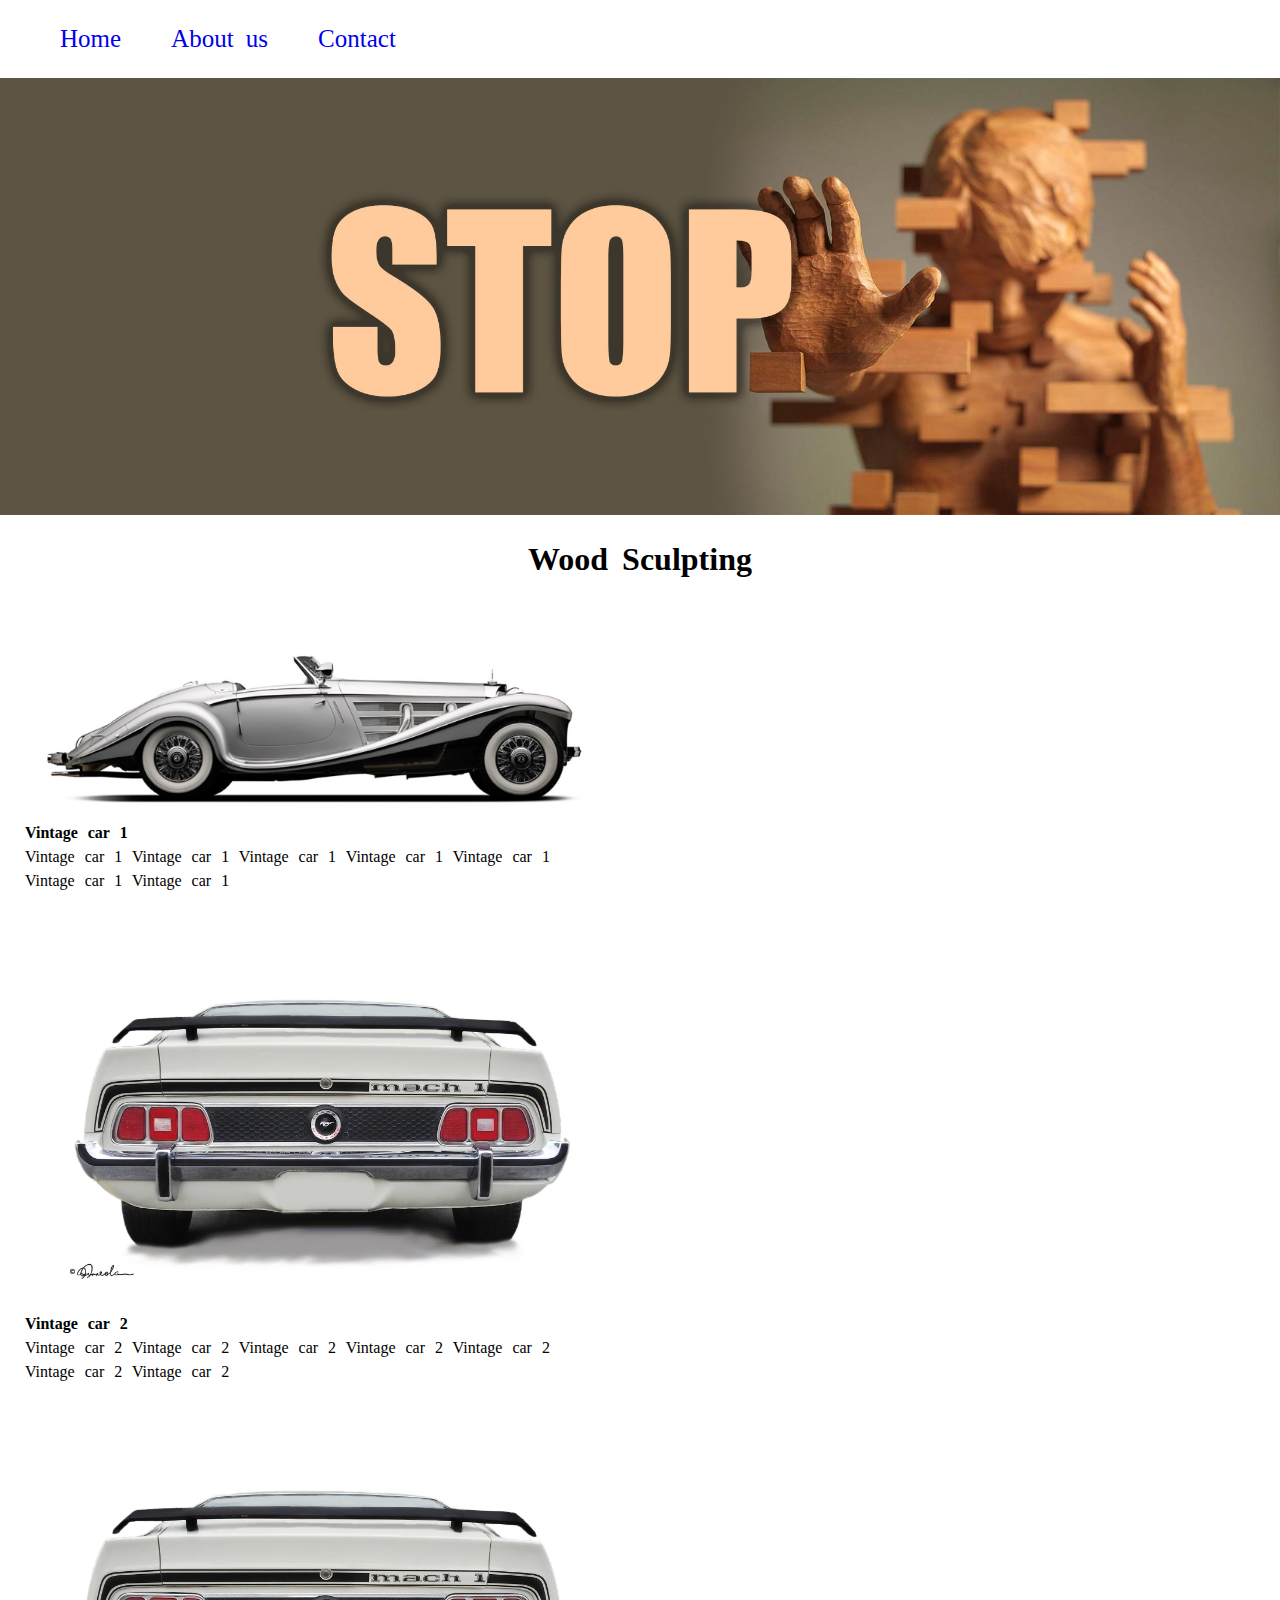
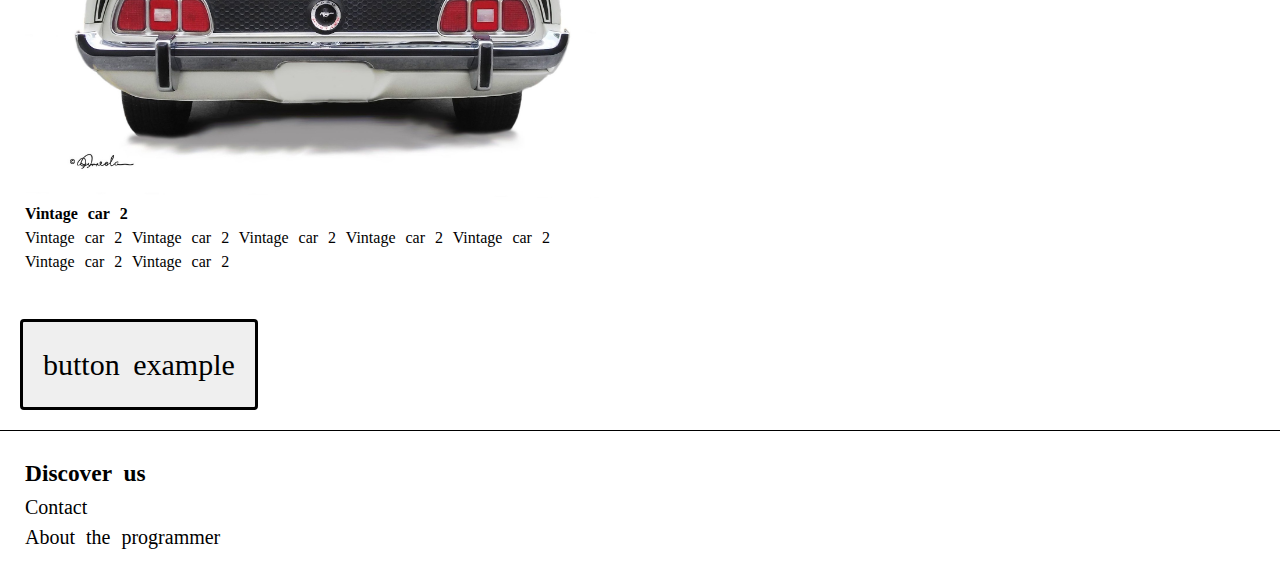
==== index.html @ 3a05e2a9 "FirstCommit" ====
<!-------------------------------------------------------->
<!--© 2022 Nitzan Dolinsky.  All rights reserved>-->

<head>
  <link rel="stylesheet" href="styles.css" />
</head>

<body>
  <!------------------------menu-------------------------------->
  <div class="menu">
    <!-- <div>
		<a href="index.html">logo place</a>
	</div> -->
    <ul>
      <li><a href="index.html">Home</a></li>
      <li><a href="about.html">About us</a></li>
      <li><a href="contact.html">Contact</a></li>
    </ul>
  </div>

  <!------------------------main image-------------------------------->
  <div class="home_img border_line">
    <img src="images/pic1.jpg" alt="Vitage Car picture one" />
  </div>

  <!------------------------header-------------------------------->
  <h1 class="header">Wood Sculpting</h1>

  <!-------------------------boxes----------------------------->
  <div class="box_left">
    <div class="content">
      <img src="images/pic2.jpg" alt="private" />
      <h4>Vintage car 1</h4>
      <p>
        Vintage car 1 Vintage car 1 Vintage car 1 Vintage car 1 Vintage car 1
        Vintage car 1 Vintage car 1
      </p>
    </div>
  </div>

  <div class="box_right">
    <div class="content">
      <img src="images/pic3.jpg" alt="private" />
      <h4>Vintage car 2</h4>
      <p>
        Vintage car 2 Vintage car 2 Vintage car 2 Vintage car 2 Vintage car 2
        Vintage car 2 Vintage car 2
      </p>
    </div>
  </div>

  <div class="box_right">
    <div class="content">
      <img src="images/pic3.jpg" alt="private" />
      <h4>Vintage car 2</h4>
      <p>
        Vintage car 2 Vintage car 2 Vintage car 2 Vintage car 2 Vintage car 2
        Vintage car 2 Vintage car 2
      </p>
    </div>
  </div>

  <form action="vintage car.html">
    <input class="button_submit" type="submit" value="button example" />
  </form>

  <!--------------footer div---------------------------->

  <div class="footer content">
    <h3>Discover us</h3>
    <p>Contact</p>
    <p>About the programmer</p>
  </div>
</body>
---- styles.css ----
/*------------------------------------------------------*/
/*© 2022 Nitzan Dolinsky.  All rights reserved*/
/*------------------------------------------------------*/

/*---------------------box----------------------------*/
img {
  max-width: 100%;
}

.content {
  padding: 25px;
}

.box_left {
  width: 48%;
}

.box_right {
  width: 49%;
}

/*-----------------navigation bar--------------------*/
.menu li {
  display: inline-block;
}

.menu a {
  /*
	To fix our overlapping issue for our navigation menu 
	bar, we can override the default to display:block
	*/
  display: inline-block;
  font-size: 25px;
  padding: 20px;
  text-decoration: none;
}

/*---------------------header----------------------------*/
.header {
  text-align: center;
  margin: 20px;
}

/*---------------------global----------------------------*/
* {
  /*Set the line height for the element*/
  line-height: 150%;
  /*The vertical-align property sets the 
	vertical alignment of an element.*/
  vertical-align: top;
  font-family: georgia;
  margin: 0;
  word-spacing: 6px;
}

/*---------------------image----------------------------*/
.home_img img {
  max-width: 100%;
}

/*---------------------button----------------------------*/
.button_submit {
  font-size: 30px;
  padding: 20px;
  border: 3px solid;
  border-radius: 4px; /*	Add rounded corners to the element	*/
  margin: 20px;
}

/*---------------------footer----------------------------*/
.footer {
  border-top: 1px solid;
  font-size: 20px;
}

/*---------------------border---------------------------*/
/* .border_line {
    border: 1px solid;
} */

/*---------------------media----------------------------*/
@media (max-width: 700px) /*At less of 700px width*/ {
  .box {
    width: 100%; /*u_1_2 width is 100% instead of 50% */
  }
}
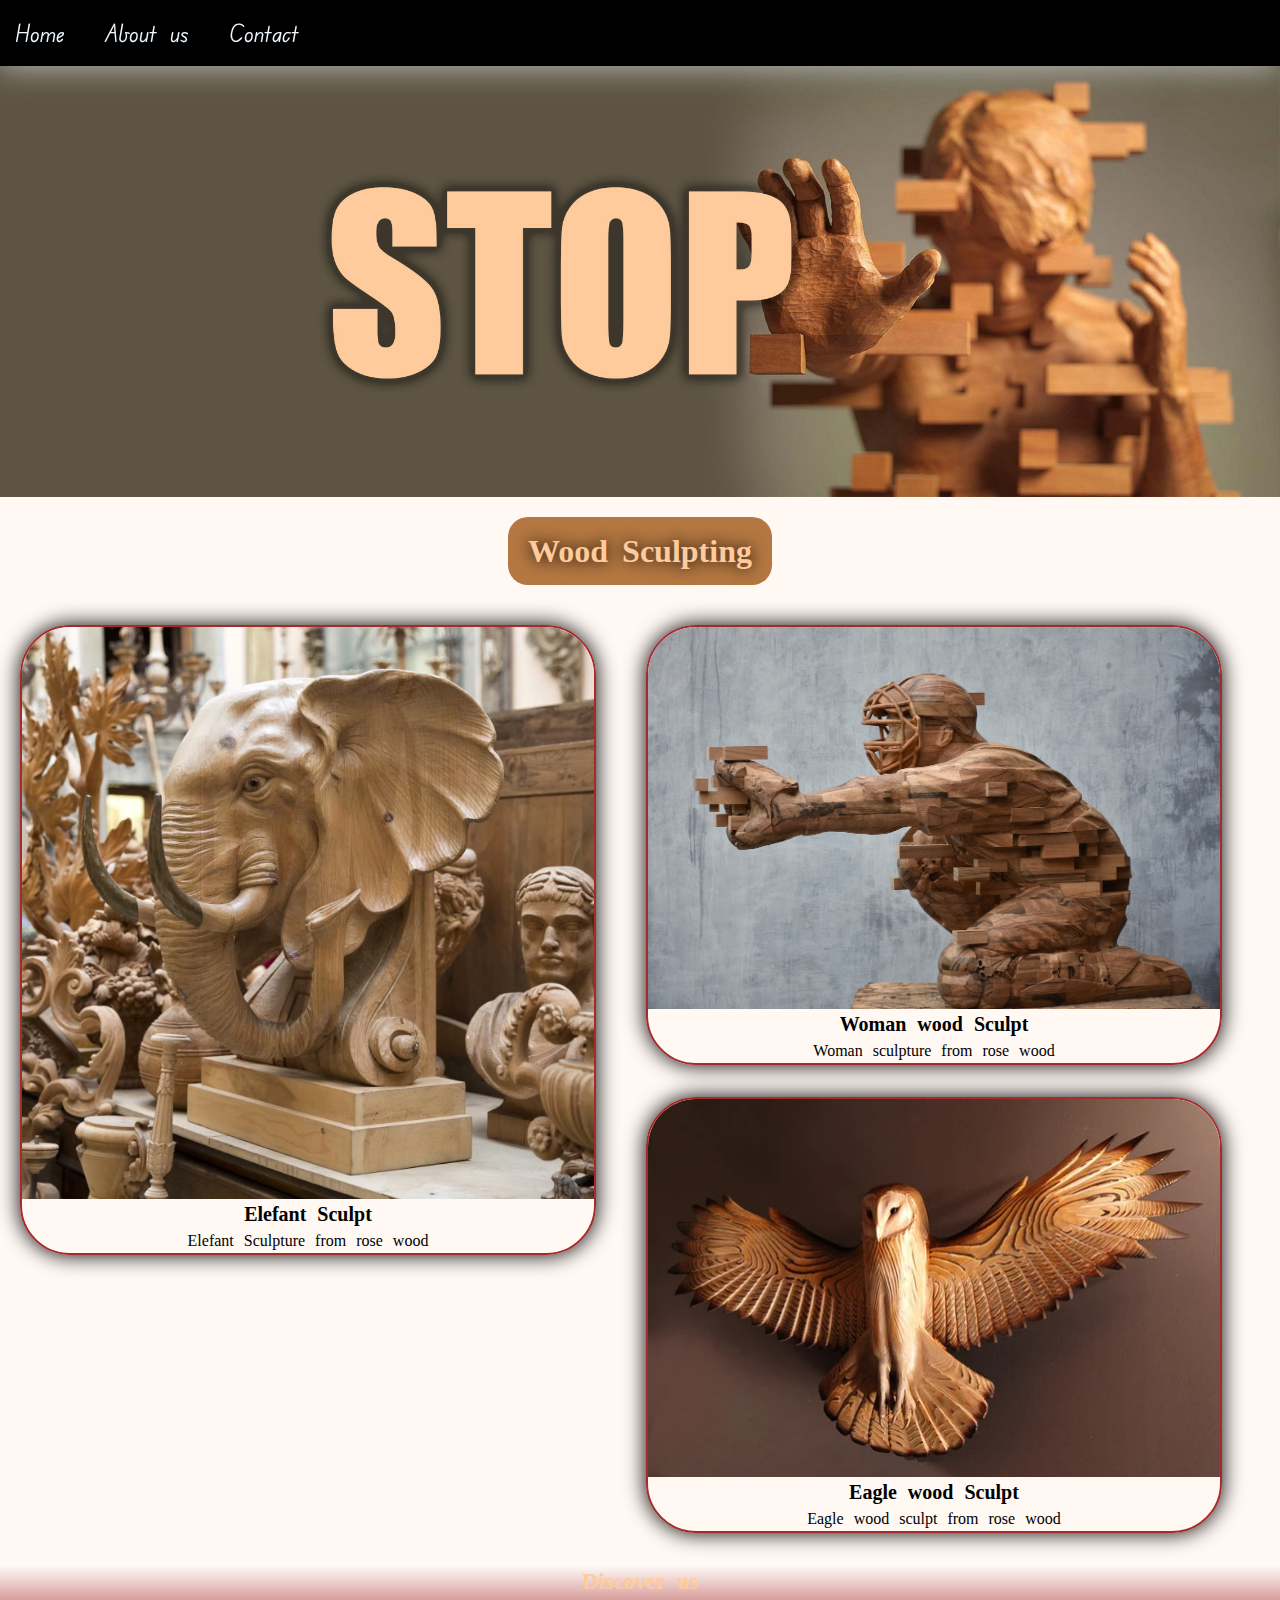
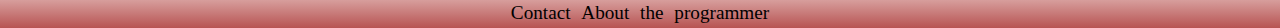
==== commit fa631b43: "HomePage" ====
--- a/index.html
+++ b/index.html
@@ -19,56 +19,50 @@
   </div>
 
   <!------------------------main image-------------------------------->
-  <div class="home_img border_line">
+  <div class="home_img">
     <img src="images/pic1.jpg" alt="Vitage Car picture one" />
   </div>
 
   <!------------------------header-------------------------------->
-  <h1 class="header">Wood Sculpting</h1>
+  <div class="header_container">
+    <h1 class="header_text">Wood Sculpting</h1>
+  </div>
 
   <!-------------------------boxes----------------------------->
-  <div class="box_left">
-    <div class="content">
-      <img src="images/pic2.jpg" alt="private" />
-      <h4>Vintage car 1</h4>
-      <p>
-        Vintage car 1 Vintage car 1 Vintage car 1 Vintage car 1 Vintage car 1
-        Vintage car 1 Vintage car 1
-      </p>
+  <div class="main">
+    <div class="box_left">
+      <div class="content">
+        <img src="images/pic2.jpg" alt="private" />
+        <h4>Elefant Sculpt</h4>
+        <p>Elefant Sculpture from rose wood</p>
+      </div>
+    </div>
+    <div class="box_right">
+      <div class="box">
+        <div class="content">
+          <img src="images/pic3.jpg" alt="private" />
+          <h4>Woman wood Sculpt</h4>
+          <p>Woman sculpture from rose wood</p>
+        </div>
+      </div>
+
+      <div class="box_right_bottom">
+        <div class="content">
+          <img src="images/pic4.jpg" alt="private" />
+          <h4>Eagle wood Sculpt</h4>
+          <p>Eagle wood sculpt from rose wood</p>
+        </div>
+      </div>
     </div>
   </div>
 
-  <div class="box_right">
-    <div class="content">
-      <img src="images/pic3.jpg" alt="private" />
-      <h4>Vintage car 2</h4>
-      <p>
-        Vintage car 2 Vintage car 2 Vintage car 2 Vintage car 2 Vintage car 2
-        Vintage car 2 Vintage car 2
-      </p>
+  <!--------------footer div---------------------------->
+
+  <div class="footer">
+    <h3>Discover us</h3>
+    <div class="footer_content">
+      <p>Contact</p>
+      <p>About the programmer</p>
     </div>
   </div>
-
-  <div class="box_right">
-    <div class="content">
-      <img src="images/pic3.jpg" alt="private" />
-      <h4>Vintage car 2</h4>
-      <p>
-        Vintage car 2 Vintage car 2 Vintage car 2 Vintage car 2 Vintage car 2
-        Vintage car 2 Vintage car 2
-      </p>
-    </div>
-  </div>
-
-  <form action="vintage car.html">
-    <input class="button_submit" type="submit" value="button example" />
-  </form>
-
-  <!--------------footer div---------------------------->
-
-  <div class="footer content">
-    <h3>Discover us</h3>
-    <p>Contact</p>
-    <p>About the programmer</p>
-  </div>
 </body>
--- a/styles.css
+++ b/styles.css
@@ -1,25 +1,28 @@
-/*------------------------------------------------------*/
-/*© 2022 Nitzan Dolinsky.  All rights reserved*/
-/*------------------------------------------------------*/
-
-/*---------------------box----------------------------*/
+@import url("https://fonts.googleapis.com/css2?family=Edu+VIC+WA+NT+Beginner:wght@400;500;600;700&display=swap");
+/*---------------------global----------------------------*/
+* {
+  /*Set the line height for the element*/
+  line-height: 150%;
+  /*The vertical-align property sets the 
+	vertical alignment of an element.*/
+  vertical-align: top;
+  margin: 0;
+  padding: 0;
+  word-spacing: 6px;
+}
+body {
+  background-color: #fff8f3;
+}
 img {
   max-width: 100%;
 }
-
-.content {
-  padding: 25px;
+/*-----------------navigation bar--------------------*/
+.menu {
+  background: black;
+  position: fixed;
+  width: 100%;
+  box-shadow: 0 0 2rem silver;
 }
-
-.box_left {
-  width: 48%;
-}
-
-.box_right {
-  width: 49%;
-}
-
-/*-----------------navigation bar--------------------*/
 .menu li {
   display: inline-block;
 }
@@ -29,28 +32,80 @@
 	To fix our overlapping issue for our navigation menu 
 	bar, we can override the default to display:block
 	*/
+  font-family: "Edu VIC WA NT Beginner", cursive;
   display: inline-block;
-  font-size: 25px;
-  padding: 20px;
+  font-size: 1.5rem;
+  padding: 15px;
   text-decoration: none;
+  color: aliceblue;
+}
+/*---------------------box----------------------------*/
+
+.main {
+  width: 100%;
+  /* background: purple; */
+  /* padding: 10px; */
+}
+
+.box_left {
+  display: inline-block;
+  width: 45%;
+  margin: 20px 20px 0 20px;
+  /* background: black; */
+}
+
+.box_right {
+  display: inline-block;
+  width: 45%;
+  margin: 20px 20px 0 20px;
+  /* background: blue; */
+}
+
+.box_right_bottom {
+  margin-bottom: 2rem;
+}
+
+.content {
+  border: 2px solid brown;
+  border-radius: 50px;
+  overflow: hidden;
+  text-align: center;
+  color: #000000;
+  box-shadow: 0 0 1.3rem black;
+}
+
+.content h4 {
+  font-size: 1.25rem;
+}
+
+.content img {
+  width: 100%;
+}
+
+.box {
+  margin-bottom: 2rem;
 }
 
 /*---------------------header----------------------------*/
-.header {
+.header_container {
+  display: flex;
+  justify-content: center;
+  align-items: center;
+}
+.header_text {
   text-align: center;
   margin: 20px;
+  padding: 10px 20px;
+  color: #ffcb9c;
+  display: inline-block;
+  background-color: #b47741;
+  border-radius: 20px;
+  text-shadow: 0 0 1rem black;
 }
 
-/*---------------------global----------------------------*/
-* {
-  /*Set the line height for the element*/
-  line-height: 150%;
-  /*The vertical-align property sets the 
-	vertical alignment of an element.*/
-  vertical-align: top;
-  font-family: georgia;
-  margin: 0;
-  word-spacing: 6px;
+.home_img {
+  width: 100%;
+  padding-top: 60px;
 }
 
 /*---------------------image----------------------------*/
@@ -69,8 +124,21 @@
 
 /*---------------------footer----------------------------*/
 .footer {
-  border-top: 1px solid;
-  font-size: 20px;
+  font-size: 1.2rem;
+  background: linear-gradient(
+    180deg,
+    rgba(255, 255, 255, 0.5),
+    rgba(165, 42, 42, 0.8)
+  );
+  text-align: center;
+}
+
+.footer h3 {
+  color: #ffcb9c;
+}
+
+.footer_content p {
+  display: inline-block;
 }
 
 /*---------------------border---------------------------*/
@@ -80,7 +148,4 @@
 
 /*---------------------media----------------------------*/
 @media (max-width: 700px) /*At less of 700px width*/ {
-  .box {
-    width: 100%; /*u_1_2 width is 100% instead of 50% */
-  }
 }
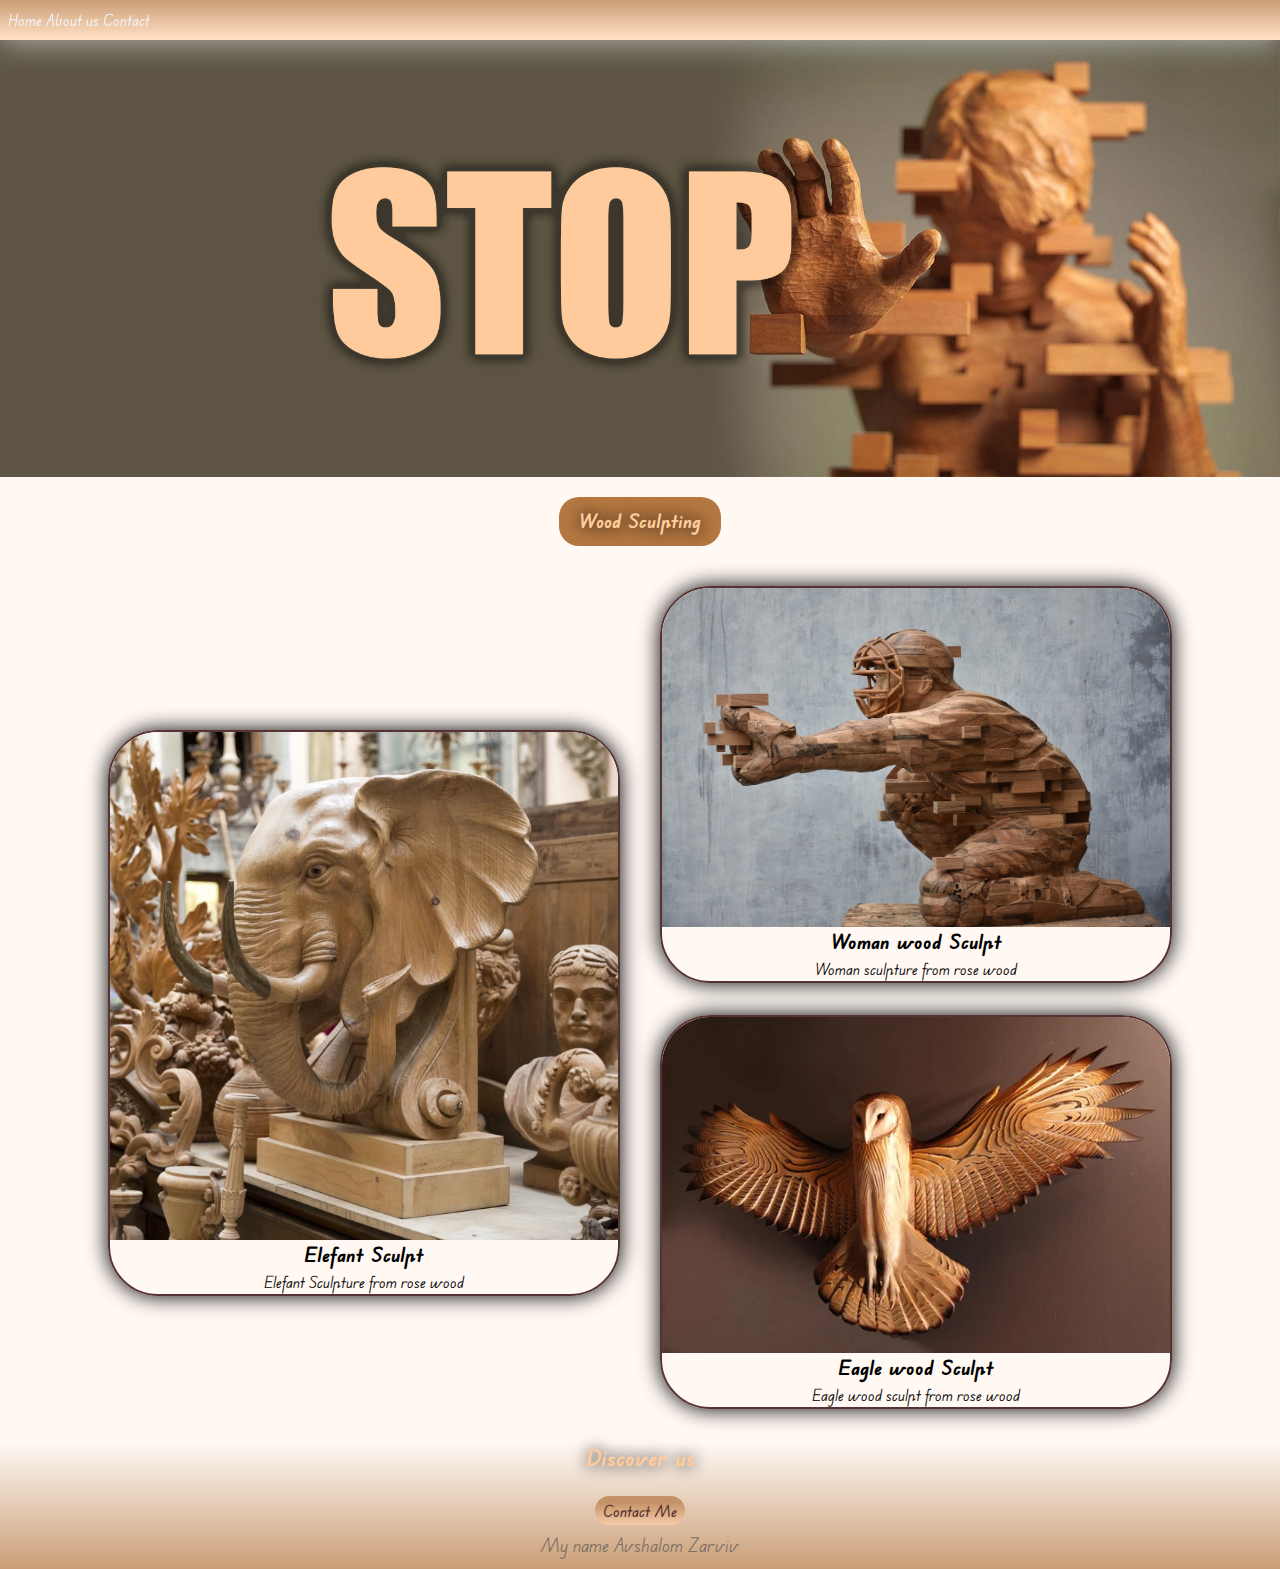
==== commit 70643747: "TopBarModofication" ====
--- a/index.html
+++ b/index.html
@@ -7,15 +7,23 @@
 
 <body>
   <!------------------------menu-------------------------------->
-  <div class="menu">
-    <!-- <div>
+  <div class="top_menu">
+    <div class="menu">
+      <!-- <div>
 		<a href="index.html">logo place</a>
 	</div> -->
-    <ul>
-      <li><a href="index.html">Home</a></li>
-      <li><a href="about.html">About us</a></li>
-      <li><a href="contact.html">Contact</a></li>
-    </ul>
+      <ul>
+        <li>
+          <a href="index.html"><span>H</span>ome</a>
+        </li>
+        <li>
+          <a href="about.html"><span>A</span>bout us</a>
+        </li>
+        <li>
+          <a href="contact.html"><span>C</span>ontact</a>
+        </li>
+      </ul>
+    </div>
   </div>
 
   <!------------------------main image-------------------------------->
@@ -61,8 +69,10 @@
   <div class="footer">
     <h3>Discover us</h3>
     <div class="footer_content">
-      <p>Contact</p>
-      <p>About the programmer</p>
+      <p>
+        <a href="#" class="contact">Contact <span>Me</span></a>
+      </p>
+      <p class="autor">My name Avshalom Zarviv</p>
     </div>
   </div>
 </body>
--- a/styles.css
+++ b/styles.css
@@ -1,14 +1,12 @@
 @import url("https://fonts.googleapis.com/css2?family=Edu+VIC+WA+NT+Beginner:wght@400;500;600;700&display=swap");
 /*---------------------global----------------------------*/
 * {
-  /*Set the line height for the element*/
+  font-family: "Edu VIC WA NT Beginner", cursive;
   line-height: 150%;
-  /*The vertical-align property sets the 
-	vertical alignment of an element.*/
   vertical-align: top;
   margin: 0;
   padding: 0;
-  word-spacing: 6px;
+  text-decoration: none;
 }
 body {
   background-color: #fff8f3;
@@ -17,10 +15,19 @@
   max-width: 100%;
 }
 /*-----------------navigation bar--------------------*/
-.menu {
-  background: black;
+.top_menu {
   position: fixed;
   width: 100%;
+}
+
+.menu {
+  background: linear-gradient(
+    180deg,
+    rgba(180, 119, 65, 0.7) 0%,
+    rgba(255, 211, 172, 0.7) 95%
+  );
+
+  padding: 0.5rem;
   box-shadow: 0 0 2rem silver;
 }
 .menu li {
@@ -28,35 +35,70 @@
 }
 
 .menu a {
-  /*
-	To fix our overlapping issue for our navigation menu 
-	bar, we can override the default to display:block
-	*/
-  font-family: "Edu VIC WA NT Beginner", cursive;
   display: inline-block;
-  font-size: 1.5rem;
-  padding: 15px;
+  font-size: 1rem;
   text-decoration: none;
   color: aliceblue;
+  transition: 0.3s;
 }
+.menu a:hover {
+  font-size: 1.2rem;
+  color: #000000;
+}
+
+.menu a:hover span {
+  color: #b47741;
+  font-weight: 500;
+}
+
+/*---------------------image----------------------------*/
+.home_img {
+  width: 100%;
+  padding-top: 2.5rem;
+}
+.home_img img {
+  max-width: 100%;
+}
+
+/*---------------------header----------------------------*/
+.header_container {
+  display: flex;
+  justify-content: center;
+  align-items: center;
+}
+.header_text {
+  font-size: 1.2rem;
+  text-align: center;
+  margin: 20px auto;
+  padding: 10px 20px;
+  color: #ffcb9c;
+  display: inline-block;
+  background-color: #b47741;
+  border-radius: 20px;
+  text-shadow: 0 0 1rem black;
+}
+
 /*---------------------box----------------------------*/
 
 .main {
   width: 100%;
+  display: flex;
+  align-items: center;
+  justify-content: center;
   /* background: purple; */
   /* padding: 10px; */
 }
 
 .box_left {
   display: inline-block;
-  width: 45%;
+  width: 40%;
   margin: 20px 20px 0 20px;
   /* background: black; */
 }
 
 .box_right {
   display: inline-block;
-  width: 45%;
+  width: 40%;
   margin: 20px 20px 0 20px;
   /* background: blue; */
 }
@@ -66,7 +108,7 @@
 }
 
 .content {
-  border: 2px solid brown;
+  border: 2px solid rgb(87, 50, 50);
   border-radius: 50px;
   overflow: hidden;
   text-align: center;
@@ -86,65 +128,41 @@
   margin-bottom: 2rem;
 }
 
-/*---------------------header----------------------------*/
-.header_container {
-  display: flex;
-  justify-content: center;
-  align-items: center;
-}
-.header_text {
-  text-align: center;
-  margin: 20px;
-  padding: 10px 20px;
-  color: #ffcb9c;
-  display: inline-block;
-  background-color: #b47741;
-  border-radius: 20px;
-  text-shadow: 0 0 1rem black;
-}
-
-.home_img {
-  width: 100%;
-  padding-top: 60px;
-}
-
-/*---------------------image----------------------------*/
-.home_img img {
-  max-width: 100%;
-}
-
-/*---------------------button----------------------------*/
-.button_submit {
-  font-size: 30px;
-  padding: 20px;
-  border: 3px solid;
-  border-radius: 4px; /*	Add rounded corners to the element	*/
-  margin: 20px;
-}
-
 /*---------------------footer----------------------------*/
 .footer {
+  min-height: 8rem;
   font-size: 1.2rem;
   background: linear-gradient(
     180deg,
-    rgba(255, 255, 255, 0.5),
-    rgba(165, 42, 42, 0.8)
+    rgba(255, 255, 255, 0.2),
+    rgba(180, 119, 65, 0.7)
   );
   text-align: center;
 }
 
 .footer h3 {
   color: #ffcb9c;
+  text-shadow: 0 0 1rem #000000;
+  margin-bottom: 1.5rem;
 }
 
-.footer_content p {
-  display: inline-block;
+.footer .contact {
+  font-size: 1rem;
+  align-self: center;
+  font-weight: 500;
+  color: rgb(87, 50, 50);
+  background: linear-gradient(
+    rgba(180, 119, 65, 0.7) 20%,
+    rgba(255, 211, 172, 0.7) 100%
+  );
+  padding: 0.3rem 0.5rem;
+  border-radius: 1rem;
 }
 
-/*---------------------border---------------------------*/
-/* .border_line {
-    border: 1px solid;
-} */
+.footer .autor {
+  margin-top: 0.5rem;
+  color: rgba(85, 85, 85, 0.7);
+}
 
 /*---------------------media----------------------------*/
 @media (max-width: 700px) /*At less of 700px width*/ {
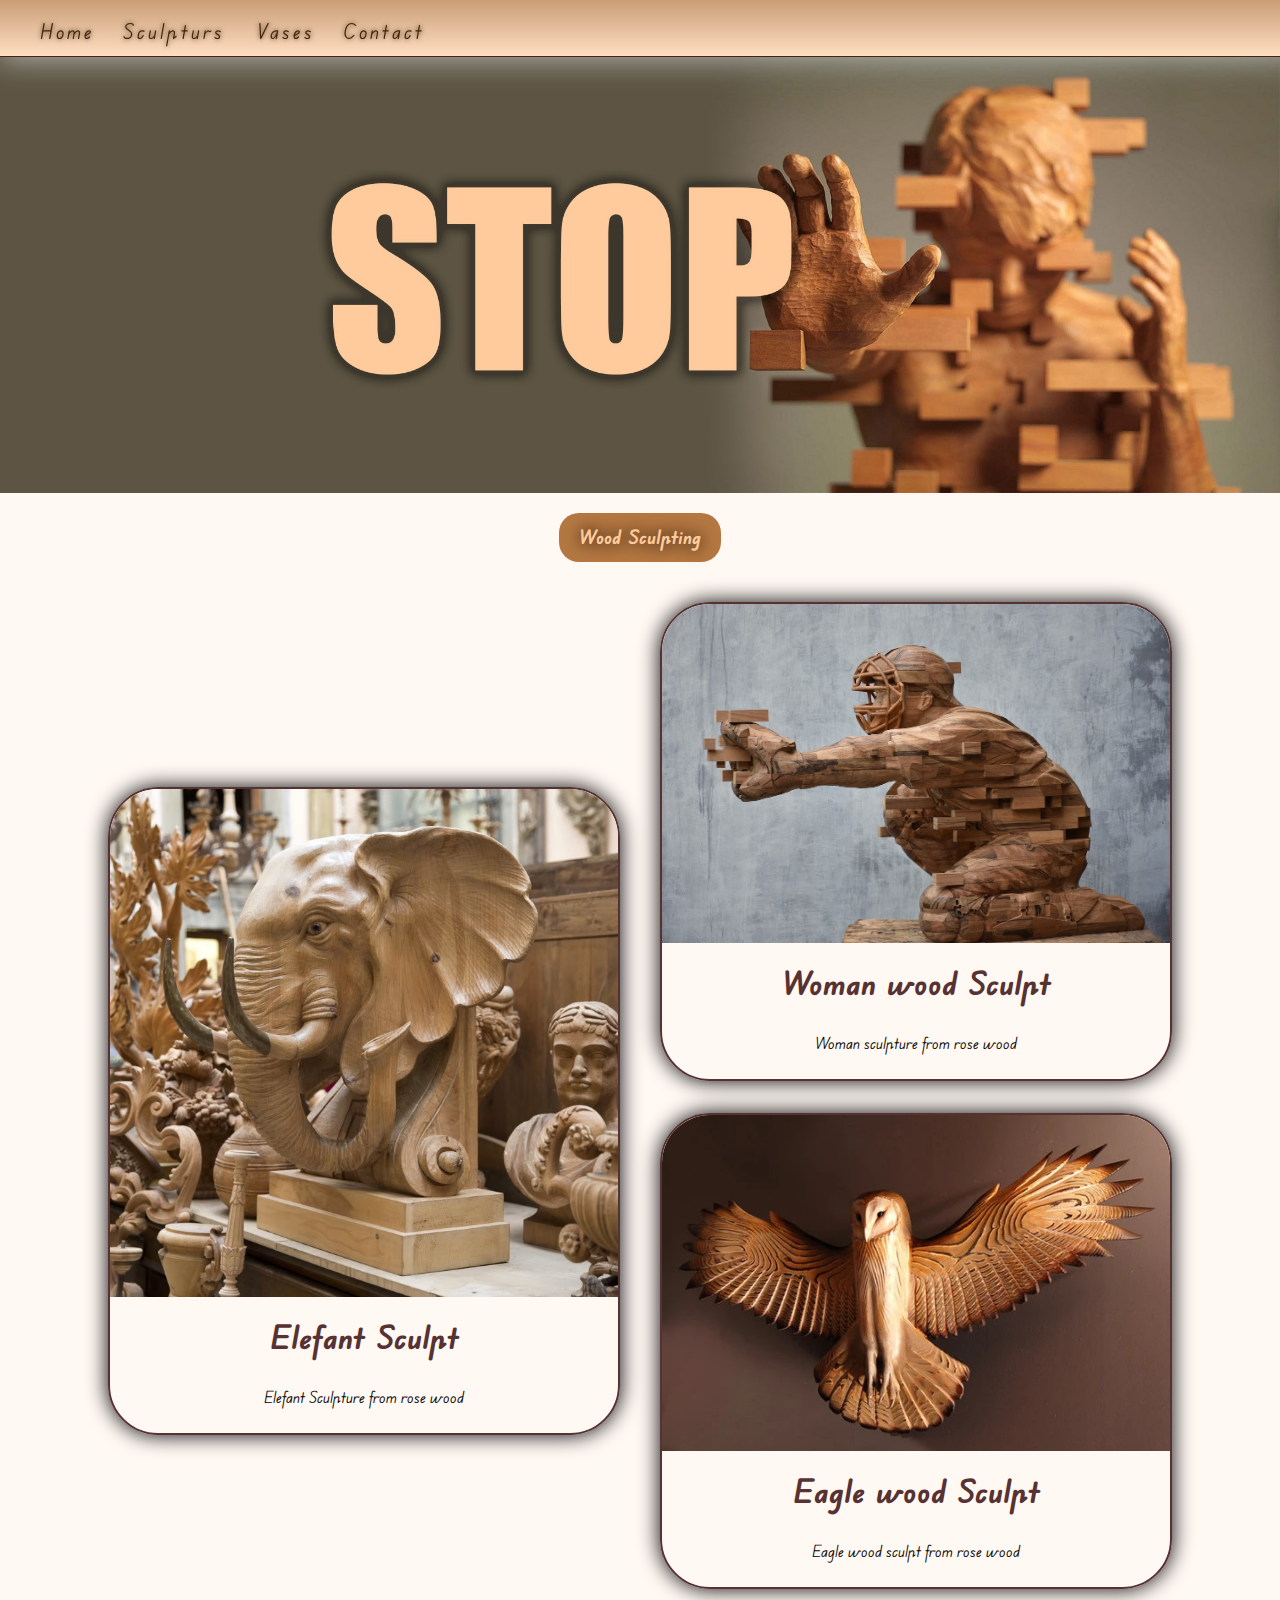
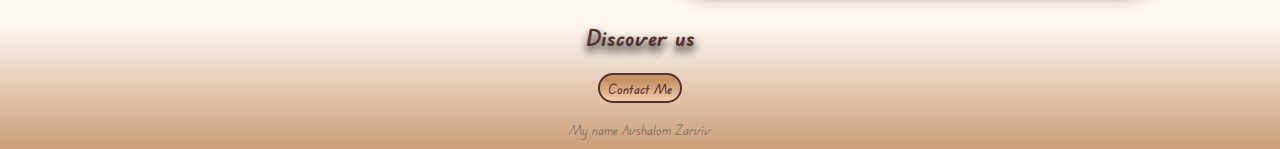
==== commit 053a08d0: "StartedSculptPage" ====
--- a/index.html
+++ b/index.html
@@ -1,78 +1,87 @@
-<!-------------------------------------------------------->
-<!--© 2022 Nitzan Dolinsky.  All rights reserved>-->
+<!DOCTYPE html>
+<html lang="en">
+  <head>
+    <meta charset="UTF-8" />
+    <meta name="viewport" content="width=device-width, initial-scale=1.0" />
+    <meta http-equiv="X-UA-Compatible" content="ie=edge" />
+    <link rel="stylesheet" href="style.css" />
+    <title>Home Page</title>
+  </head>
 
-<head>
-  <link rel="stylesheet" href="styles.css" />
-</head>
-
-<body>
-  <!------------------------menu-------------------------------->
-  <div class="top_menu">
-    <div class="menu">
-      <!-- <div>
+  <body>
+    <!------------------------menu-------------------------------->
+    <div class="top_menu">
+      <div class="menu">
+        <!-- <div>
 		<a href="index.html">logo place</a>
 	</div> -->
-      <ul>
-        <li>
-          <a href="index.html"><span>H</span>ome</a>
-        </li>
-        <li>
-          <a href="about.html"><span>A</span>bout us</a>
-        </li>
-        <li>
-          <a href="contact.html"><span>C</span>ontact</a>
-        </li>
-      </ul>
-    </div>
-  </div>
-
-  <!------------------------main image-------------------------------->
-  <div class="home_img">
-    <img src="images/pic1.jpg" alt="Vitage Car picture one" />
-  </div>
-
-  <!------------------------header-------------------------------->
-  <div class="header_container">
-    <h1 class="header_text">Wood Sculpting</h1>
-  </div>
-
-  <!-------------------------boxes----------------------------->
-  <div class="main">
-    <div class="box_left">
-      <div class="content">
-        <img src="images/pic2.jpg" alt="private" />
-        <h4>Elefant Sculpt</h4>
-        <p>Elefant Sculpture from rose wood</p>
+        <ul>
+          <li>
+            <a href="index.html"><span>H</span>ome</a>
+          </li>
+          <li>
+            <a href="sculpturs.html"><span>S</span>culpturs</a>
+          </li>
+          <li></li>
+          <li>
+            <a href="vases.html"><span>V</span>ases</a>
+          </li>
+          <li>
+            <a href="contact.html"><span>C</span>ontact</a>
+          </li>
+        </ul>
       </div>
     </div>
-    <div class="box_right">
-      <div class="box">
+
+    <!------------------------main image-------------------------------->
+    <div class="home_img">
+      <img src="images/pic1.jpg" alt="Vitage Car picture one" />
+    </div>
+
+    <!------------------------header-------------------------------->
+    <div class="header_container">
+      <h1 class="header_text">Wood Sculpting</h1>
+    </div>
+
+    <!-------------------------boxes----------------------------->
+    <div class="main">
+      <div class="box_left">
         <div class="content">
-          <img src="images/pic3.jpg" alt="private" />
-          <h4>Woman wood Sculpt</h4>
-          <p>Woman sculpture from rose wood</p>
+          <img src="images/pic2.jpg" alt="private" />
+          <h4>Elefant Sculpt</h4>
+          <p>Elefant Sculpture from rose wood</p>
         </div>
       </div>
+      <div class="box_right">
+        <div class="box">
+          <div class="content">
+            <img src="images/pic3.jpg" alt="private" />
+            <h4>Woman wood Sculpt</h4>
 
-      <div class="box_right_bottom">
-        <div class="content">
-          <img src="images/pic4.jpg" alt="private" />
-          <h4>Eagle wood Sculpt</h4>
-          <p>Eagle wood sculpt from rose wood</p>
+            <p>Woman sculpture from rose wood</p>
+          </div>
+        </div>
+
+        <div class="box_right_bottom">
+          <div class="content">
+            <img src="images/pic4.jpg" alt="private" />
+            <h4>Eagle wood Sculpt</h4>
+            <p>Eagle wood sculpt from rose wood</p>
+          </div>
         </div>
       </div>
     </div>
-  </div>
 
-  <!--------------footer div---------------------------->
+    <!--------------footer div---------------------------->
 
-  <div class="footer">
-    <h3>Discover us</h3>
-    <div class="footer_content">
-      <p>
-        <a href="#" class="contact">Contact <span>Me</span></a>
-      </p>
-      <p class="autor">My name Avshalom Zarviv</p>
+    <div class="footer">
+      <h3>Discover us</h3>
+      <div class="footer_content">
+        <p>
+          <a href="#" class="contact">Contact <span>Me</span></a>
+        </p>
+        <p class="autor">My name Avshalom Zarviv</p>
+      </div>
     </div>
-  </div>
-</body>
+  </body>
+</html>
--- a/style.css
+++ b/style.css
@@ -0,0 +1,199 @@
+@import url("https://fonts.googleapis.com/css2?family=Edu+VIC+WA+NT+Beginner:wght@400;500;600;700&display=swap");
+/*---------------------global----------------------------*/
+* {
+  font-family: "Edu VIC WA NT Beginner", cursive;
+  line-height: 150%;
+  vertical-align: top;
+  margin: 0;
+  padding: 0;
+  text-decoration: none;
+}
+body {
+  background-color: #fff8f3;
+}
+img {
+  max-width: 100%;
+}
+/*-----------------navigation bar--------------------*/
+.top_menu {
+  width: 100%;
+  position: fixed;
+}
+
+.menu {
+  position: absolute;
+  width: 100%;
+  height: 1.5rem;
+  background: linear-gradient(
+    180deg,
+    rgba(180, 119, 65, 0.7) 0%,
+    rgba(255, 211, 172, 0.7) 100%
+  );
+  padding: 1rem;
+  box-shadow: 0 0 2rem silver;
+  border-bottom: 1px solid rgb(66, 38, 14);
+}
+.menu li {
+  display: inline-block;
+}
+
+.menu a {
+  display: inline-block;
+  font-size: 1.3rem;
+  text-decoration: none;
+  color: rgb(66, 38, 14);
+  transition: 0.3s;
+  padding-left: 1.5rem;
+  text-shadow: 0 0 0.3rem rgb(66, 38, 14);
+  letter-spacing: 3px;
+}
+.menu a:hover {
+  font-size: 1.5rem;
+  color: #3a3a3a;
+  text-shadow: 0 0 0.5rem #3a3a3a;
+}
+
+.menu a:hover span {
+  color: rgb(94, 58, 27);
+  font-weight: 500;
+}
+
+/*---------------------image----------------------------*/
+.home_img {
+  width: 100%;
+  padding-top: 3.5rem;
+}
+.home_img img {
+  max-width: 100%;
+}
+
+/*---------------------header----------------------------*/
+.header_container {
+  display: flex;
+  justify-content: center;
+  align-items: center;
+}
+.header_text {
+  font-size: 1.2rem;
+  text-align: center;
+  margin: 20px auto;
+  padding: 10px 20px;
+  color: #ffcb9c;
+  display: inline-block;
+  background-color: #b47741;
+  border-radius: 20px;
+  text-shadow: 0 0 1rem black;
+}
+
+/*---------------------box----------------------------*/
+
+.main {
+  width: 100%;
+  display: flex;
+  align-items: center;
+  justify-content: center;
+  /* background: purple; */
+  /* padding: 10px; */
+}
+
+.box_left {
+  display: inline-block;
+  width: 40%;
+  margin: 20px 20px 0 20px;
+  /* background: black; */
+}
+
+.box_right {
+  display: inline-block;
+  width: 40%;
+  margin: 20px 20px 0 20px;
+  /* background: blue; */
+}
+
+.box_right_bottom {
+  margin-bottom: 2rem;
+}
+
+.box {
+  margin-bottom: 2rem;
+}
+
+.content {
+  border: 2px solid rgb(87, 50, 50);
+  border-radius: 50px;
+  overflow: hidden;
+  text-align: center;
+  color: #000000;
+  box-shadow: 0 0 1.3rem black;
+}
+
+.content img {
+  width: 100%;
+}
+
+.content h4 {
+  font-size: 2rem;
+  padding-top: 1rem;
+  color: rgb(87, 50, 50);
+}
+
+.content p {
+  padding: 1.5rem 0;
+}
+
+/*---------------------footer----------------------------*/
+.footer {
+  min-height: 8rem;
+  font-size: 1.2rem;
+  background: linear-gradient(
+    180deg,
+    rgba(255, 255, 255, 0.2),
+    rgba(180, 119, 65, 0.7)
+  );
+  text-align: center;
+}
+
+.footer h3 {
+  color: rgb(87, 50, 50);
+  text-shadow: 0 0.3rem 0.5rem #000000;
+  margin-bottom: 1.5rem;
+}
+
+.footer .contact {
+  font-size: 0.85rem;
+  align-self: center;
+  font-weight: 500;
+  color: rgb(87, 50, 50);
+  background: linear-gradient(
+    rgba(180, 119, 65, 0.7) 20%,
+    rgba(255, 211, 172, 0.7) 100%
+  );
+  padding: 0.3rem 0.5rem;
+  border-radius: 1rem;
+  transition: 0.3s;
+  border: 2px solid rgb(87, 50, 50);
+}
+
+.footer .contact:hover {
+  font-size: 1rem;
+}
+
+.footer .autor {
+  font-size: 0.85rem;
+  margin-top: 0.8rem;
+  color: rgba(85, 85, 85, 0.7);
+}
+/* ========= Scupturs Pagec ======== */
+.main_sculp_page {
+  width: 100%;
+  display: flex;
+  justify-content: center;
+  padding-top: 3.5rem;
+}
+.container_sculpturs {
+  background-color: #3a3a3a;
+  width: 90vw;
+}
+/*---------------------media----------------------------*/
+@media (max-width: 700px) /*At less of 700px width*/ {
+}
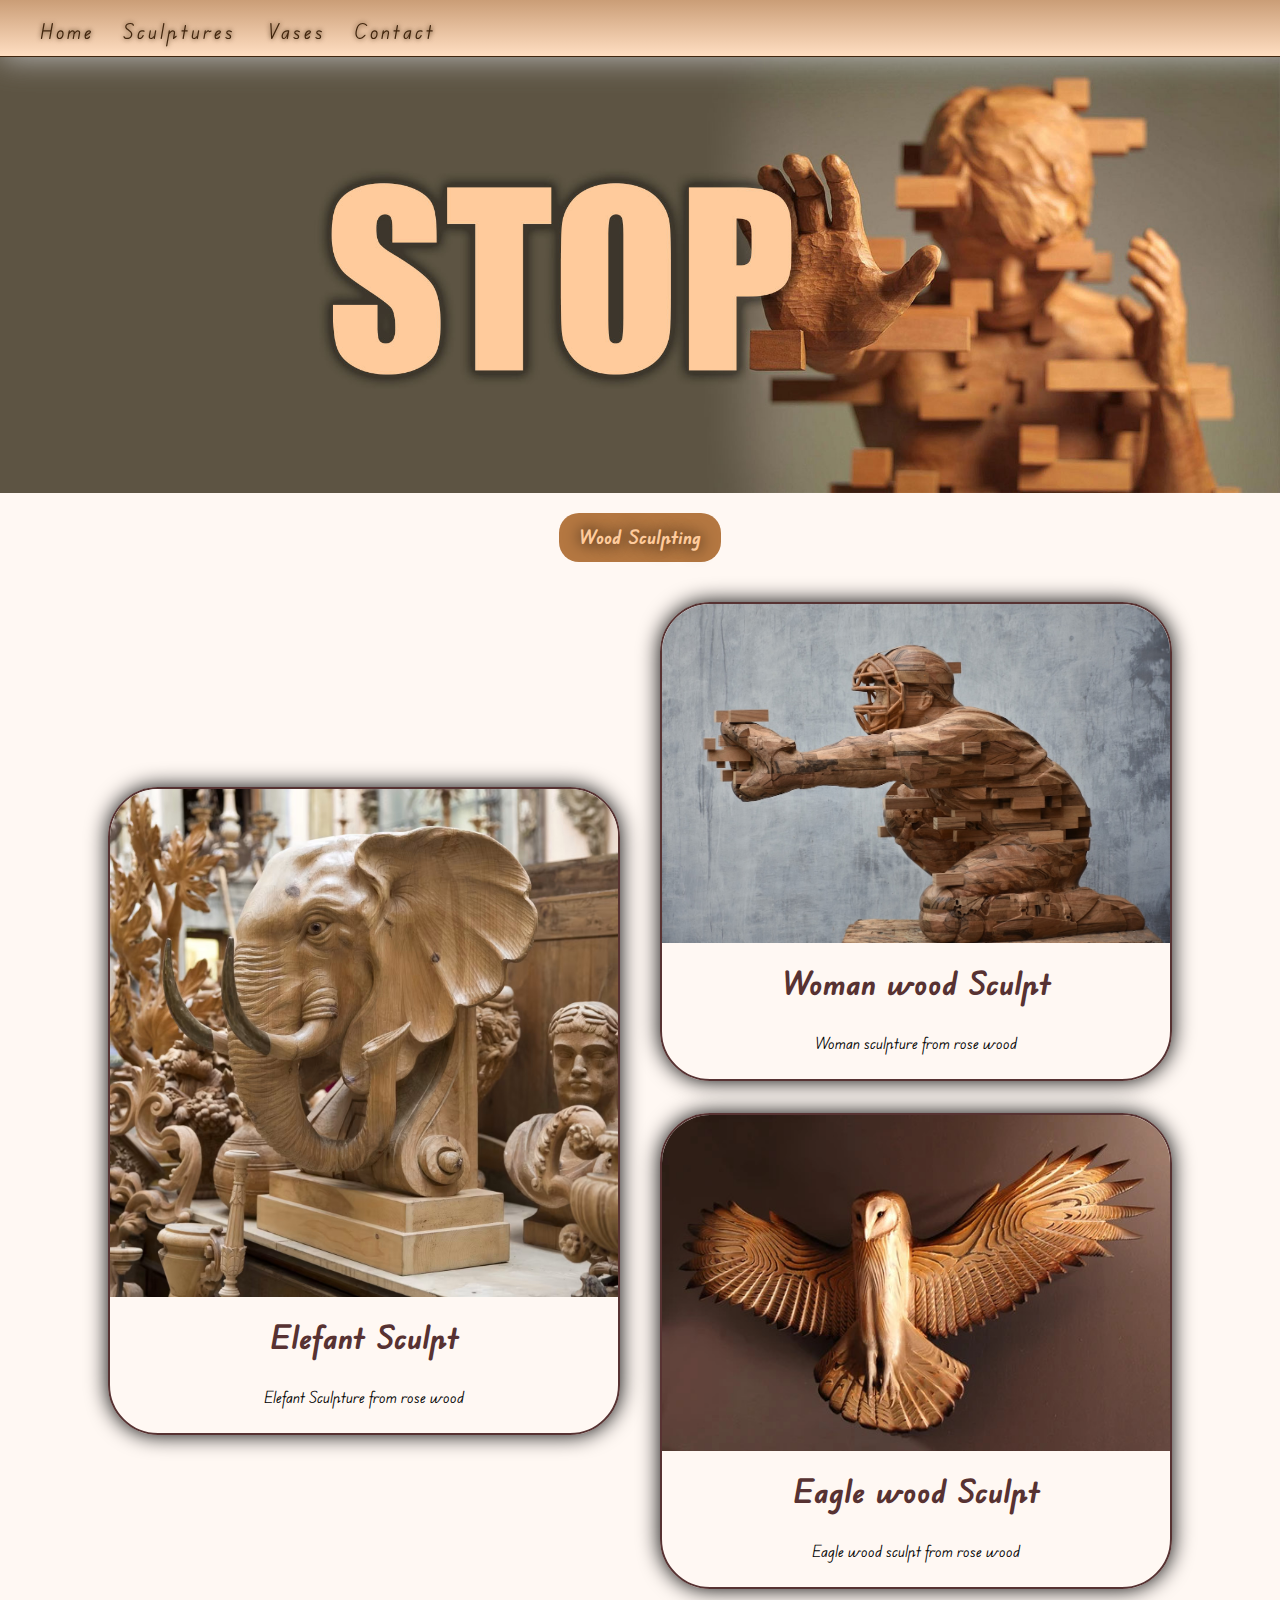
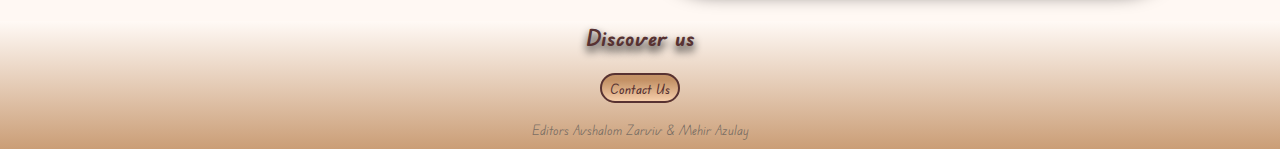
==== commit ba77f613: "FinishSculpuresPage" ====
--- a/index.html
+++ b/index.html
@@ -20,7 +20,7 @@
             <a href="index.html"><span>H</span>ome</a>
           </li>
           <li>
-            <a href="sculpturs.html"><span>S</span>culpturs</a>
+            <a href="sculpturs.html"><span>S</span>culptures</a>
           </li>
           <li></li>
           <li>
@@ -78,9 +78,9 @@
       <h3>Discover us</h3>
       <div class="footer_content">
         <p>
-          <a href="#" class="contact">Contact <span>Me</span></a>
+          <a href="#" class="contact">Contact <span>Us</span></a>
         </p>
-        <p class="autor">My name Avshalom Zarviv</p>
+        <p class="autor">Editors Avshalom Zarviv & Mehir Azulay</p>
       </div>
     </div>
   </body>
--- a/style.css
+++ b/style.css
@@ -185,14 +185,61 @@
 }
 /* ========= Scupturs Pagec ======== */
 .main_sculp_page {
-  width: 100%;
-  display: flex;
-  justify-content: center;
   padding-top: 3.5rem;
-}
-.container_sculpturs {
-  background-color: #3a3a3a;
-  width: 90vw;
+  width: 100%;
+  text-align: center;
+  /* background-color: red; */
+}
+
+.main_sculp_page h1 {
+  padding: 1rem 0;
+  color: rgb(87, 50, 50);
+}
+
+.main_sculp_page p {
+  margin: 0.75rem 0.25rem;
+}
+
+.main_sculp_page img {
+  display: block;
+  width: 100%;
+}
+
+.main_sculp_page button {
+  margin: 0.85rem 0;
+  padding: 0.25rem 1rem;
+  background-color: #ffcb9c;
+  border-radius: 0.25rem;
+  cursor: pointer;
+}
+
+.container_products_left {
+  display: inline-block;
+  width: 45%;
+}
+
+.container_products_left div {
+  border: 2px solid rgb(87, 50, 50);
+  margin: 0.75rem 0.25rem;
+}
+
+.container_products_left h2 {
+  padding: 0.8rem 0;
+}
+
+.container_products_right div {
+  border: 2px solid rgb(87, 50, 50);
+  margin: 0.75rem 0.25rem;
+}
+
+.container_products_right h2 {
+  padding: 0.8rem 0;
+}
+.container_products_right {
+  display: inline-block;
+  margin-bottom: 3.5rem;
+  /* background-color: blue; */
+  width: 45%;
 }
 /*---------------------media----------------------------*/
 @media (max-width: 700px) /*At less of 700px width*/ {
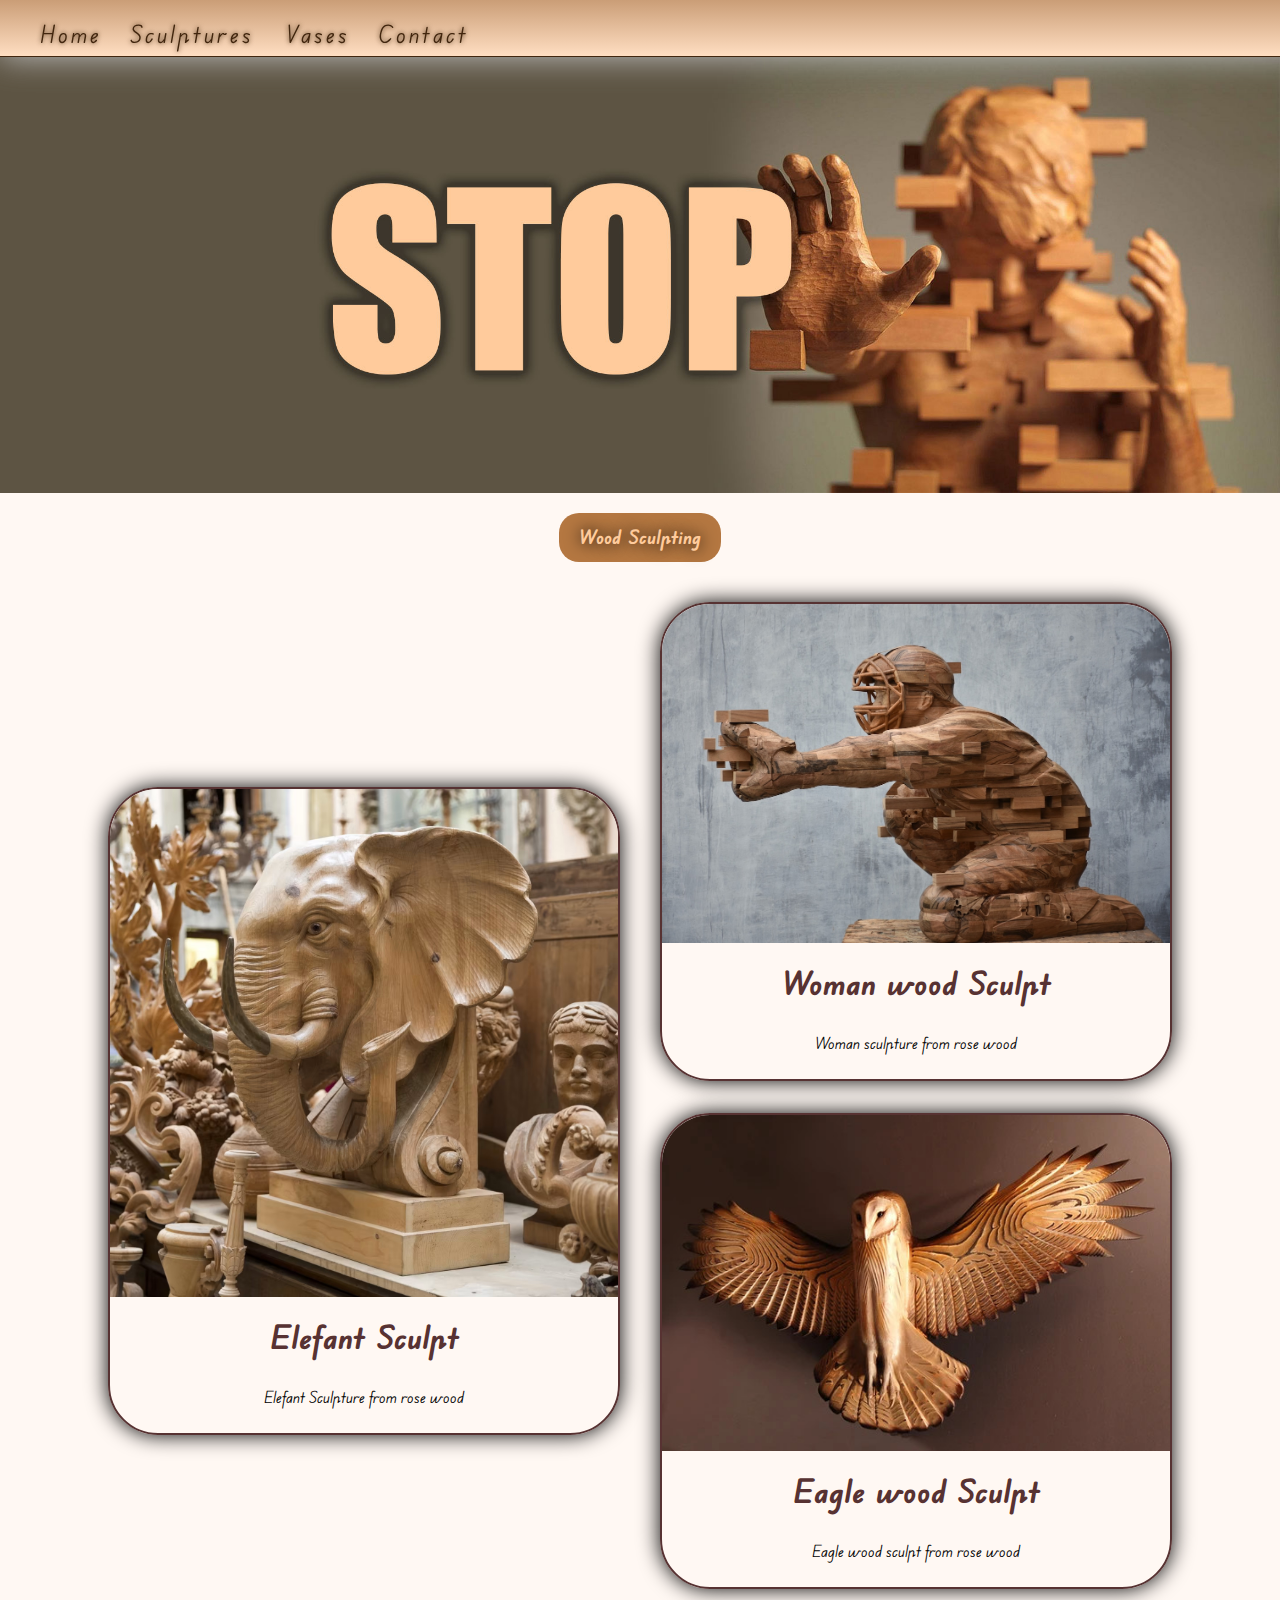
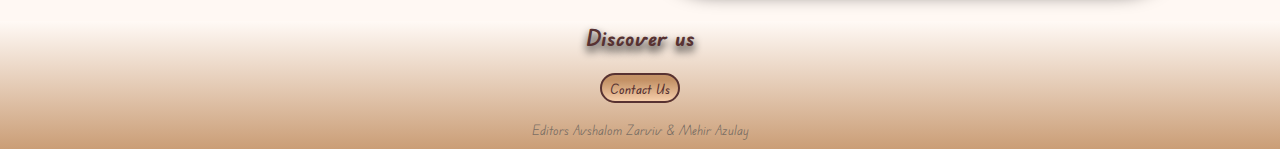
==== commit c4442730: "StartProductPages" ====
--- a/index.html
+++ b/index.html
@@ -78,7 +78,7 @@
       <h3>Discover us</h3>
       <div class="footer_content">
         <p>
-          <a href="#" class="contact">Contact <span>Us</span></a>
+          <a href="contact.html" class="contact">Contact <span>Us</span></a>
         </p>
         <p class="autor">Editors Avshalom Zarviv & Mehir Azulay</p>
       </div>
--- a/style.css
+++ b/style.css
@@ -241,6 +241,118 @@
   /* background-color: blue; */
   width: 45%;
 }
+
+/* ========= Vases Page ======== */
+
+.main-vases-page {
+  margin: 0 1rem;
+  padding: 4rem 3rem;
+}
+
+.container-vase {
+  width: 100%;
+}
+
+.main-vases-page h1 {
+  text-align: center;
+}
+
+.box-vase {
+  display: inline-block;
+  /* width: 50%; */
+  padding: 1.5rem 2rem;
+  border-bottom: 3px solid black;
+}
+
+.box-vase h3 {
+  margin: 0.4rem 0;
+}
+
+.box-vase img {
+  margin-top: 0.5rem;
+}
+
+.box-vase button {
+  padding: 0.25rem 1rem;
+  margin-top: 4rem;
+  background-color: #ffcb9c;
+  border-radius: 0.25rem;
+  cursor: pointer;
+}
+
+/* ------------------- Product Page ------------------- */
+.header_products {
+  margin-bottom: 2rem;
+  padding-top: 4rem;
+  text-align: center;
+  padding-bottom: 1rem;
+  border-bottom: 2px solid brown;
+}
+
+.content_main_photo {
+  text-align: center;
+}
+
+.content_main_photo h2 {
+  padding-top: 1rem;
+}
+
+.content_main_photo p {
+  padding: 1rem 4rem;
+}
+
+.second_product_photo {
+  display: flex;
+  flex-direction: row;
+  align-items: center;
+  justify-content: center;
+}
+
+.second_product_text {
+  padding: 0 2rem;
+}
+
+.third_product_photo {
+  display: flex;
+  flex-direction: row;
+  align-items: center;
+  justify-content: center;
+  margin: 2rem;
+}
+
+.third_product_text {
+  padding: 0 2rem;
+}
+
 /*---------------------media----------------------------*/
-@media (max-width: 700px) /*At less of 700px width*/ {
-}
+/* Until 468px screen width */
+@media screen and (max-width: 576px) {
+  .menu a {
+    font-size: 0.85rem;
+    padding-left: 0.5rem;
+  }
+  .box-vase {
+    width: 90%;
+  }
+}
+
+@media screen and (min-width: 600px) {
+  .menu a {
+    font-size: 1.2rem;
+    padding-left: 0.8rem;
+  }
+  .box-vase {
+    width: 35%;
+  }
+}
+
+@media screen and (min-width: 992px) {
+  .menu a {
+    font-size: 1.5rem;
+    padding-left: 1.5rem;
+  }
+  /* .box-vase {
+    width: 40%;
+    align-content: center;
+  } */
+}
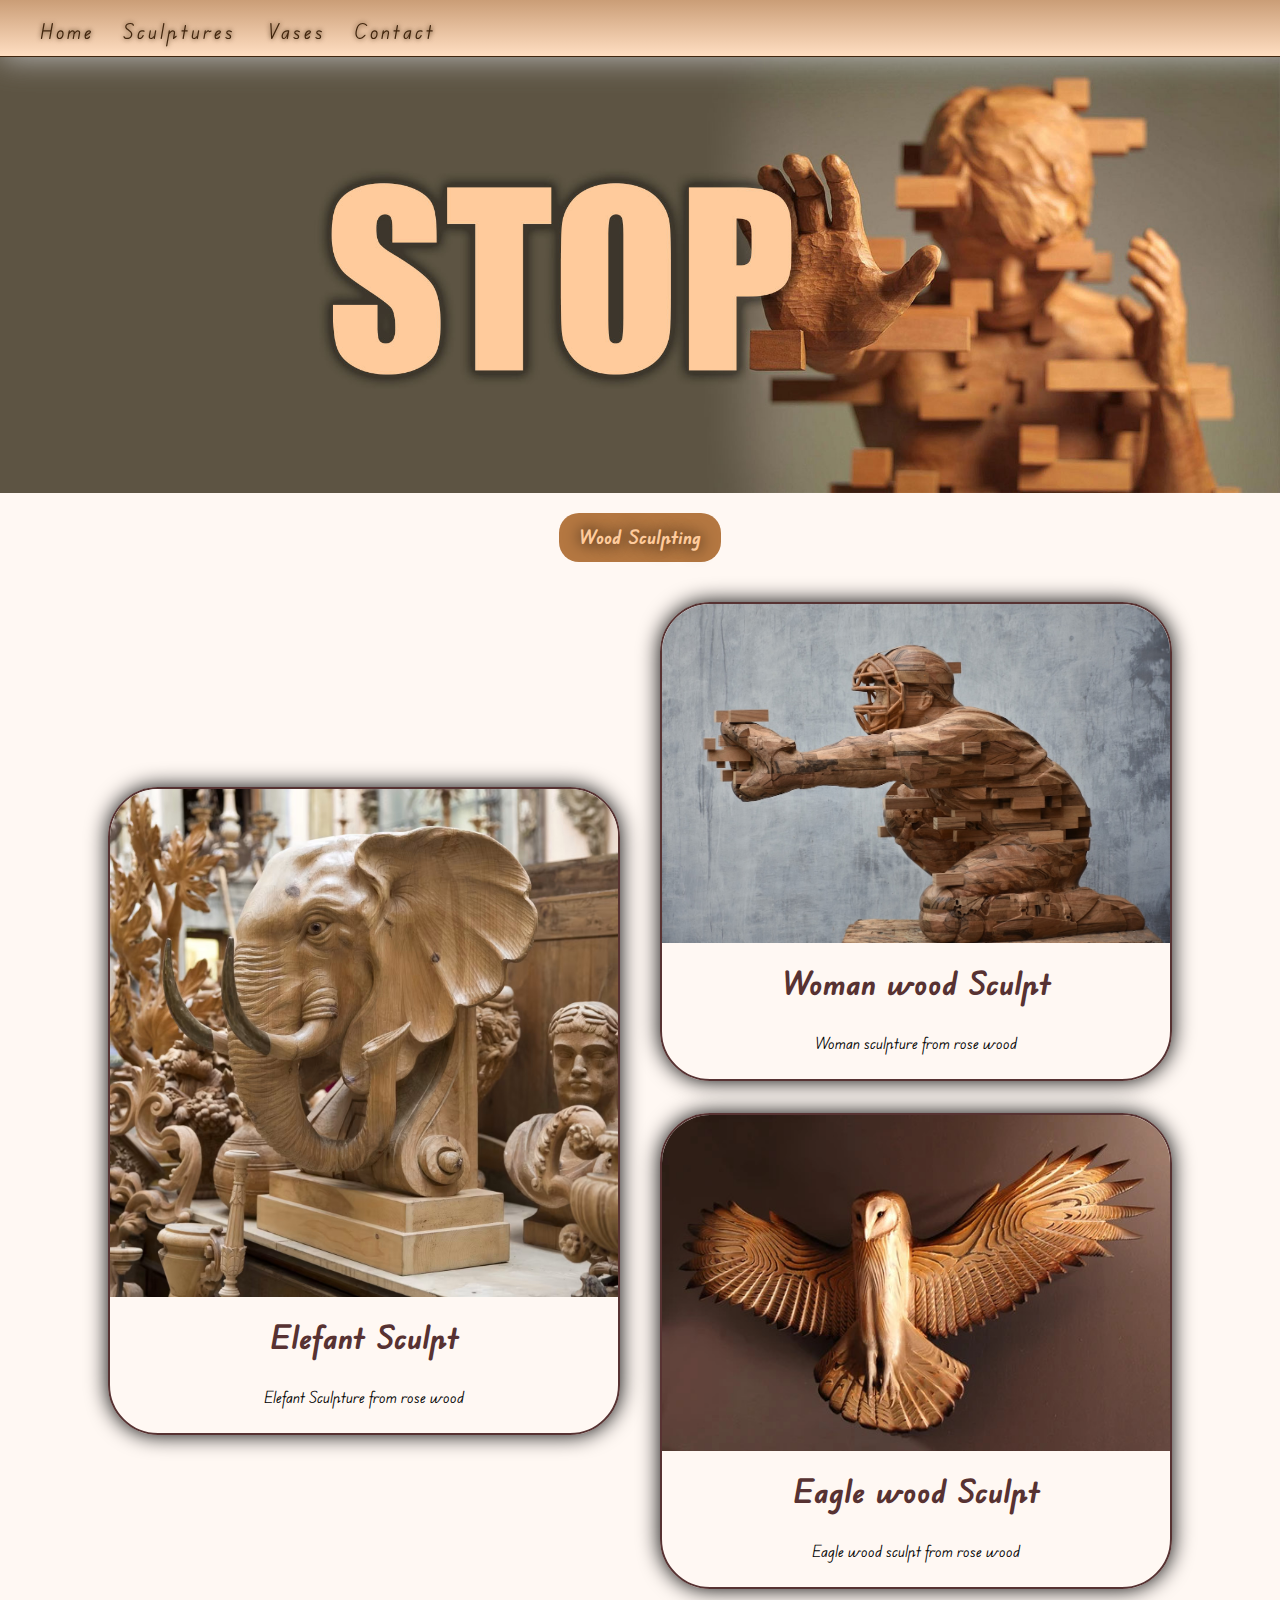
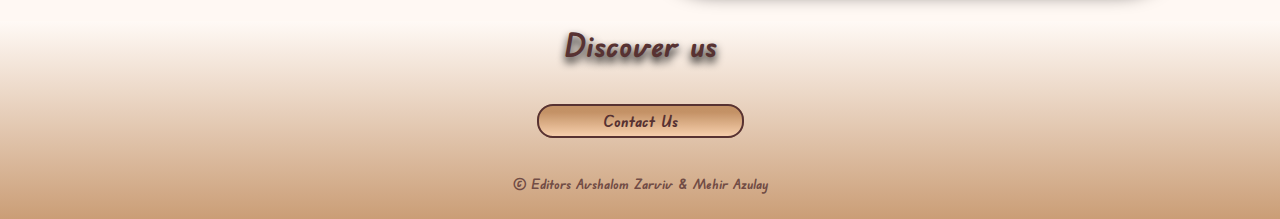
==== commit 02d5af45: "MainVasesPages" ====
--- a/index.html
+++ b/index.html
@@ -78,9 +78,9 @@
       <h3>Discover us</h3>
       <div class="footer_content">
         <p>
-          <a href="contact.html" class="contact">Contact <span>Us</span></a>
+          <a href="contact.html" class="contact"> Contact <span>Us</span></a>
         </p>
-        <p class="autor">Editors Avshalom Zarviv & Mehir Azulay</p>
+        <p class="autor">&copy; Editors Avshalom Zarviv & Mehir Azulay</p>
       </div>
     </div>
   </body>
--- a/style.css
+++ b/style.css
@@ -14,6 +14,12 @@
 img {
   max-width: 100%;
 }
+
+button a{
+color: rgb(87, 50, 50);
+font-size: 1.3rem;
+font-weight: bolder;
+}
 /*-----------------navigation bar--------------------*/
 .top_menu {
   width: 100%;
@@ -156,32 +162,35 @@
 .footer h3 {
   color: rgb(87, 50, 50);
   text-shadow: 0 0.3rem 0.5rem #000000;
-  margin-bottom: 1.5rem;
+  margin-bottom: 2.5rem;
+  font-size: 2rem;
 }
 
 .footer .contact {
-  font-size: 0.85rem;
+  font-size: 1rem;
   align-self: center;
-  font-weight: 500;
+  font-weight: bolder;
   color: rgb(87, 50, 50);
   background: linear-gradient(
     rgba(180, 119, 65, 0.7) 20%,
     rgba(255, 211, 172, 0.7) 100%
   );
-  padding: 0.3rem 0.5rem;
+  padding: 0.3rem 4rem;
   border-radius: 1rem;
   transition: 0.3s;
   border: 2px solid rgb(87, 50, 50);
 }
 
 .footer .contact:hover {
-  font-size: 1rem;
+  font-size: 1.3rem;
 }
 
 .footer .autor {
   font-size: 0.85rem;
   margin-top: 0.8rem;
-  color: rgba(85, 85, 85, 0.7);
+  padding: 1.5rem 0;
+  color: rgba(87, 50, 50, 0.8);
+  font-weight: bold;
 }
 /* ========= Scupturs Pagec ======== */
 .main_sculp_page {
@@ -251,25 +260,44 @@
 
 .container-vase {
   width: 100%;
+  display: flex;
+  justify-content: space-between;
+  align-items: center;
+  
 }
 
 .main-vases-page h1 {
   text-align: center;
-}
-
-.box-vase {
-  display: inline-block;
-  /* width: 50%; */
+  color: rgb(87, 50, 50);
+  padding: 1rem;
+  border-bottom: 2px solid #ffcb9c;
+}
+
+.container-vase-left {
+  display: inline-block;
+  width: 50%;
+  margin: 3rem 2rem;
   padding: 1.5rem 2rem;
-  border-bottom: 3px solid black;
-}
-
+  border-bottom: 3px solid #ffcb9c;
+}
+
+.container-vase-ritgh{
+  display: inline-block;
+  width: 50%;
+  padding: 1.5rem 2rem;
+  border-bottom: 3px solid #ffcb9c;
+}
+
+.box-vase{
+  margin: 2rem;
+}
 .box-vase h3 {
   margin: 0.4rem 0;
 }
 
 .box-vase img {
   margin-top: 0.5rem;
+  display: block;
 }
 
 .box-vase button {
@@ -278,15 +306,18 @@
   background-color: #ffcb9c;
   border-radius: 0.25rem;
   cursor: pointer;
-}
-
-/* ------------------- Product Page ------------------- */
+  
+}
+
+
+/* ------------------- Products Page ------------------- */
 .header_products {
   margin-bottom: 2rem;
   padding-top: 4rem;
   text-align: center;
   padding-bottom: 1rem;
   border-bottom: 2px solid brown;
+  color: rgb(87, 50, 50);
 }
 
 .content_main_photo {
@@ -306,6 +337,7 @@
   flex-direction: row;
   align-items: center;
   justify-content: center;
+  padding-left: 2rem;
 }
 
 .second_product_text {
@@ -317,7 +349,7 @@
   flex-direction: row;
   align-items: center;
   justify-content: center;
-  margin: 2rem;
+  margin-right: 2rem;
 }
 
 .third_product_text {
@@ -330,10 +362,10 @@
   .menu a {
     font-size: 0.85rem;
     padding-left: 0.5rem;
-  }
+  /* }
   .box-vase {
     width: 90%;
-  }
+  } */
 }
 
 @media screen and (min-width: 600px) {
@@ -341,9 +373,9 @@
     font-size: 1.2rem;
     padding-left: 0.8rem;
   }
-  .box-vase {
+  /* .box-vase {
     width: 35%;
-  }
+  } */
 }
 
 @media screen and (min-width: 992px) {
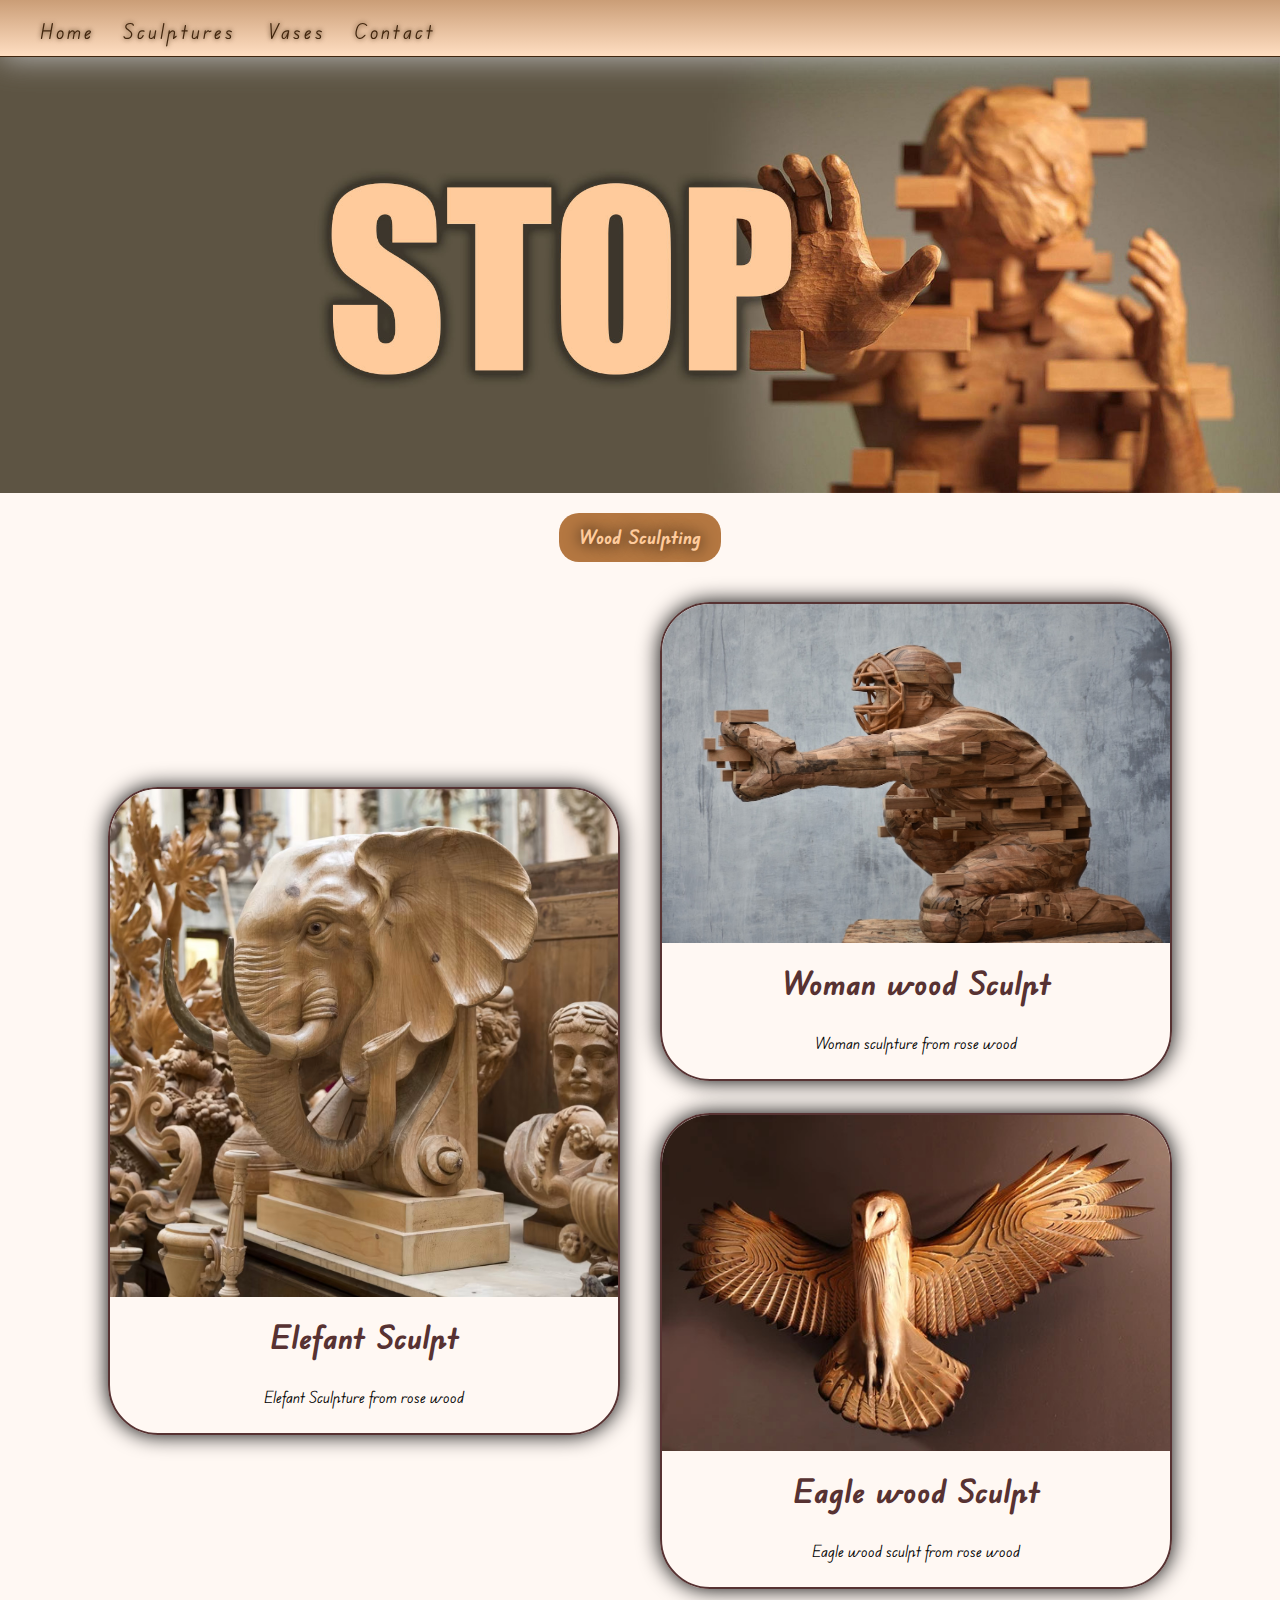
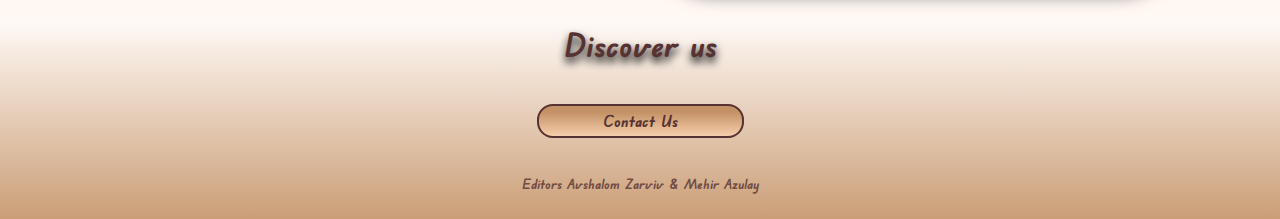
==== commit 8aa4ba16: "ContacForm" ====
--- a/index.html
+++ b/index.html
@@ -78,9 +78,9 @@
       <h3>Discover us</h3>
       <div class="footer_content">
         <p>
-          <a href="contact.html" class="contact"> Contact <span>Us</span></a>
+          <a href="#" class="contact">Contact <span>Us</span></a>
         </p>
-        <p class="autor">&copy; Editors Avshalom Zarviv & Mehir Azulay</p>
+        <p class="autor">Editors Avshalom Zarviv & Mehir Azulay</p>
       </div>
     </div>
   </body>
--- a/style.css
+++ b/style.css
@@ -15,10 +15,10 @@
   max-width: 100%;
 }
 
-button a{
-color: rgb(87, 50, 50);
-font-size: 1.3rem;
-font-weight: bolder;
+button a {
+  color: rgb(87, 50, 50);
+  font-size: 1.3rem;
+  font-weight: bolder;
 }
 /*-----------------navigation bar--------------------*/
 .top_menu {
@@ -263,7 +263,6 @@
   display: flex;
   justify-content: space-between;
   align-items: center;
-  
 }
 
 .main-vases-page h1 {
@@ -281,14 +280,14 @@
   border-bottom: 3px solid #ffcb9c;
 }
 
-.container-vase-ritgh{
+.container-vase-ritgh {
   display: inline-block;
   width: 50%;
   padding: 1.5rem 2rem;
   border-bottom: 3px solid #ffcb9c;
 }
 
-.box-vase{
+.box-vase {
   margin: 2rem;
 }
 .box-vase h3 {
@@ -306,9 +305,7 @@
   background-color: #ffcb9c;
   border-radius: 0.25rem;
   cursor: pointer;
-  
-}
-
+}
 
 /* ------------------- Products Page ------------------- */
 .header_products {
@@ -356,33 +353,154 @@
   padding: 0 2rem;
 }
 
+/* ------------------- Form Page ---------------------- */
+
+.page-view {
+  width: 100%;
+  height: 80vh;
+  padding-top: 4rem;
+  display: flex;
+  justify-content: center;
+}
+
+.container-form {
+  display: flex;
+  justify-content: center;
+  align-items: center;
+  width: 100%;
+  height: 100%;
+  padding: 20px 100px;
+  /* background-color: aqua; */
+}
+
+.container-form::after {
+  content: "";
+  position: absolute;
+  left: 0;
+  top: 0;
+  width: 100%;
+  height: 100%;
+  background: url("images/bg.jpg") no-repeat center;
+  background-size: cover;
+  z-index: -1;
+  filter: blur(20px);
+}
+
+.contact-box {
+  max-width: 1000px;
+  display: grid;
+  grid-template-columns: repeat(2, 1fr);
+  justify-content: center;
+  align-items: center;
+  text-align: center;
+  background-color: #fff;
+  box-shadow: 0px 0px 19px 5px rgba(0, 0, 0, 0.19);
+}
+
+.left {
+  height: 100%;
+  background: url("images/bg.jpg") no-repeat center;
+  background-size: cover;
+}
+
+.right {
+  padding: 25px 40px;
+  margin: 0 2rem;
+}
+h2 {
+  position: relative;
+  padding-bottom: 10px;
+  margin-bottom: 10px;
+}
+
+h2::after {
+  content: "";
+  position: absolute;
+  left: 50%;
+  bottom: 0;
+  transform: translateX(-50%);
+  height: 4px;
+  width: 50px;
+  border-radius: 2px;
+  background-color: #2ecc71;
+}
+
+.field {
+  width: 100%;
+  padding: 0.5rem 1rem;
+  outline: none;
+  border: 2px solid rgba(0, 0, 0, 0);
+  background-color: rgba(230, 230, 230, 0.6);
+  font-size: 1.1rem;
+  margin-bottom: 22px;
+  transition: 0.3s;
+}
+
+.field:hover {
+  background-color: rgba(0, 0, 0, 0.1);
+}
+
+.field:focus {
+  background-color: #fff;
+  border: 2px solid rgba(30, 85, 250, 0.47);
+}
+
+.area {
+  min-height: 150px;
+}
+
+.btn {
+  width: 100%;
+  padding: 0.5rem 1rem;
+  font-size: 1.1rem;
+  background-color: #2ecc71;
+  cursor: pointer;
+  outline: none;
+  border: none;
+  color: #fff;
+  transition: 0.3s;
+}
+
+.btn:hover {
+  background-color: #27ae60;
+}
+
+@media screen and (max-width: 880px) {
+  .contact-box {
+    grid-template-columns: 1fr;
+  }
+  .left {
+    height: 200px;
+  }
+}
+
 /*---------------------media----------------------------*/
 /* Until 468px screen width */
 @media screen and (max-width: 576px) {
-  .menu a {
+  /* .menu a {
     font-size: 0.85rem;
     padding-left: 0.5rem;
-  /* }
-  .box-vase {
+  } */
+  /* .box-vase {
     width: 90%;
   } */
 }
 
 @media screen and (min-width: 600px) {
-  .menu a {
+  /* .menu a {
     font-size: 1.2rem;
     padding-left: 0.8rem;
-  }
+  } */
   /* .box-vase {
     width: 35%;
   } */
 }
 
 @media screen and (min-width: 992px) {
-  .menu a {
+  /* .menu a {
     font-size: 1.5rem;
     padding-left: 1.5rem;
-  }
+  } */
   /* .box-vase {
     width: 40%;
     align-content: center;
